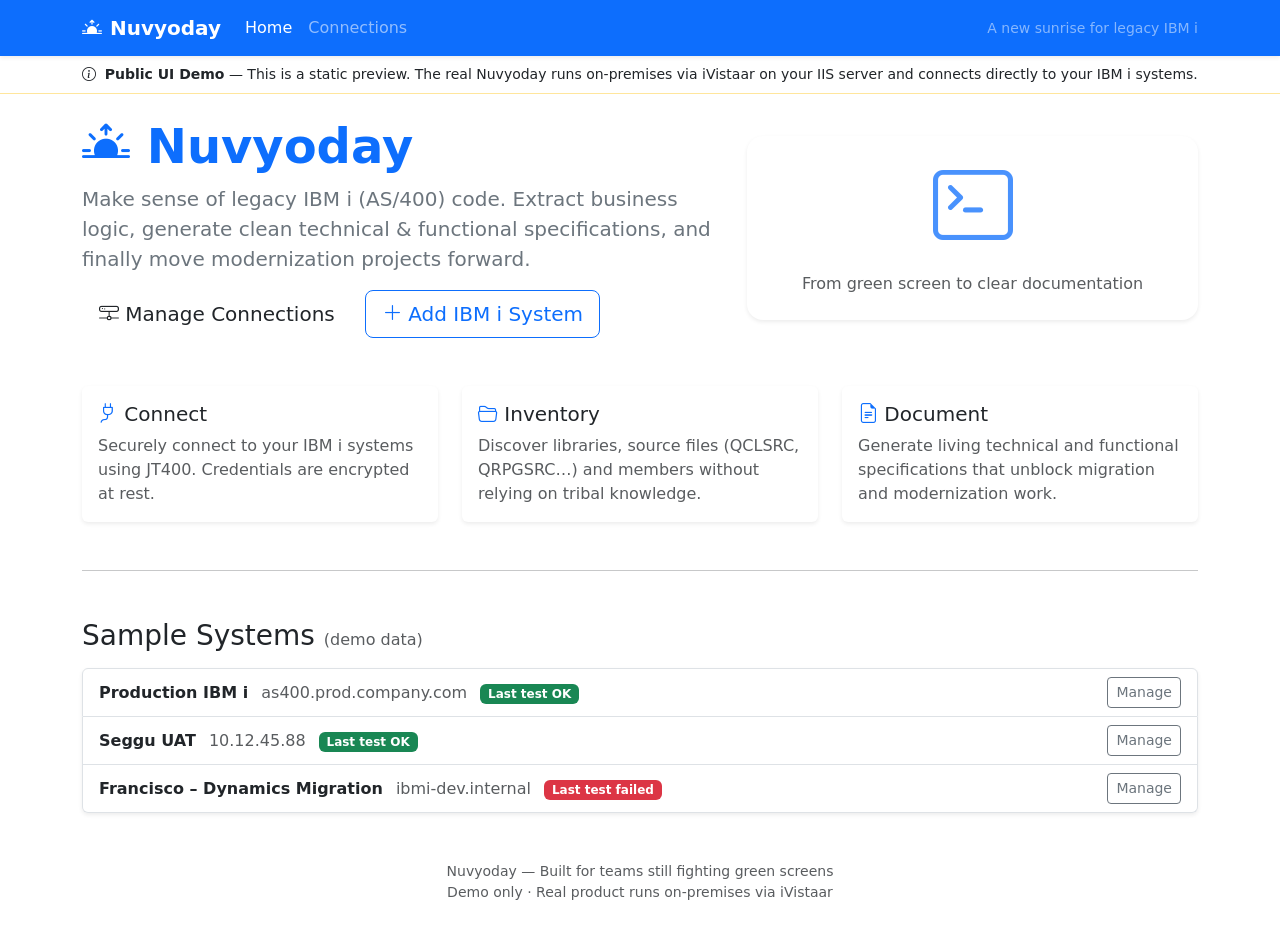
==== demo/index.html @ 5a004677 "Add static UI demo for Cloudflare Pages + clarify on-prem vs demo deployment model" ====
<!DOCTYPE html>
<html lang="en">
<head>
  <meta charset="UTF-8">
  <meta name="viewport" content="width=device-width, initial-scale=1.0">
  <title>Nuvyoday — A new sunrise for legacy IBM i</title>
  <link href="https://cdn.jsdelivr.net/npm/bootstrap@5.3.3/dist/css/bootstrap.min.css" rel="stylesheet">
  <link href="css/style.css" rel="stylesheet">
  <link rel="stylesheet" href="https://cdn.jsdelivr.net/npm/bootstrap-icons@1.11.3/font/bootstrap-icons.min.css">
</head>
<body>
  <nav class="navbar navbar-expand-lg navbar-dark bg-primary shadow-sm">
    <div class="container">
      <a class="navbar-brand fw-bold" href="index.html">
        <i class="bi bi-sunrise-fill me-2"></i>Nuvyoday
      </a>
      <button class="navbar-toggler" type="button" data-bs-toggle="collapse" data-bs-target="#nav">
        <span class="navbar-toggler-icon"></span>
      </button>
      <div class="collapse navbar-collapse" id="nav">
        <ul class="navbar-nav me-auto">
          <li class="nav-item">
            <a class="nav-link active" href="index.html">Home</a>
          </li>
          <li class="nav-item">
            <a class="nav-link" href="connections.html">Connections</a>
          </li>
        </ul>
        <span class="navbar-text text-white-50 small">
          A new sunrise for legacy IBM i
        </span>
      </div>
    </div>
  </nav>

  <!-- Demo banner -->
  <div class="bg-accent-soft border-bottom border-warning-subtle py-2">
    <div class="container text-center small">
      <i class="bi bi-info-circle me-1"></i>
      <strong>Public UI Demo</strong> — This is a static preview. The real Nuvyoday runs on-premises via iVistaar on your IIS server and connects directly to your IBM i systems.
    </div>
  </div>

  <main class="container my-4">
    <div class="row align-items-center mb-5">
      <div class="col-lg-7">
        <h1 class="display-5 fw-bold text-primary">
          <i class="bi bi-sunrise-fill"></i> Nuvyoday
        </h1>
        <p class="lead text-secondary">
          Make sense of legacy IBM i (AS/400) code. Extract business logic,
          generate clean technical &amp; functional specifications, and finally
          move modernization projects forward.
        </p>
        <a href="connections.html" class="btn btn-accent btn-lg me-2">
          <i class="bi bi-hdd-network"></i> Manage Connections
        </a>
        <a href="connection-form.html" class="btn btn-outline-primary btn-lg">
          <i class="bi bi-plus-lg"></i> Add IBM i System
        </a>
      </div>
      <div class="col-lg-5 text-center d-none d-lg-block">
        <div class="p-4 bg-white rounded-4 shadow-sm">
          <i class="bi bi-terminal display-1 text-primary opacity-75"></i>
          <p class="mt-3 text-muted mb-0">From green screen to clear documentation</p>
        </div>
      </div>
    </div>

    <div class="row g-4">
      <div class="col-md-4">
        <div class="card h-100 border-0 shadow-sm">
          <div class="card-body">
            <h5 class="card-title"><i class="bi bi-plug text-primary"></i> Connect</h5>
            <p class="card-text text-muted">
              Securely connect to your IBM i systems using JT400. Credentials are encrypted at rest.
            </p>
          </div>
        </div>
      </div>
      <div class="col-md-4">
        <div class="card h-100 border-0 shadow-sm">
          <div class="card-body">
            <h5 class="card-title"><i class="bi bi-folder2-open text-primary"></i> Inventory</h5>
            <p class="card-text text-muted">
              Discover libraries, source files (QCLSRC, QRPGSRC…) and members without relying on tribal knowledge.
            </p>
          </div>
        </div>
      </div>
      <div class="col-md-4">
        <div class="card h-100 border-0 shadow-sm">
          <div class="card-body">
            <h5 class="card-title"><i class="bi bi-file-earmark-text text-primary"></i> Document</h5>
            <p class="card-text text-muted">
              Generate living technical and functional specifications that unblock migration and modernization work.
            </p>
          </div>
        </div>
      </div>
    </div>

    <hr class="my-5">
    <h3 class="mb-3">Sample Systems <small class="text-muted fs-6">(demo data)</small></h3>
    <div class="list-group shadow-sm">
      <div class="list-group-item d-flex justify-content-between align-items-center">
        <div>
          <strong>Production IBM i</strong>
          <span class="text-muted ms-2">as400.prod.company.com</span>
          <span class="badge bg-success ms-2">Last test OK</span>
        </div>
        <a href="connections.html" class="btn btn-sm btn-outline-secondary">Manage</a>
      </div>
      <div class="list-group-item d-flex justify-content-between align-items-center">
        <div>
          <strong>Seggu UAT</strong>
          <span class="text-muted ms-2">10.12.45.88</span>
          <span class="badge bg-success ms-2">Last test OK</span>
        </div>
        <a href="connections.html" class="btn btn-sm btn-outline-secondary">Manage</a>
      </div>
      <div class="list-group-item d-flex justify-content-between align-items-center">
        <div>
          <strong>Francisco – Dynamics Migration</strong>
          <span class="text-muted ms-2">ibmi-dev.internal</span>
          <span class="badge bg-danger ms-2">Last test failed</span>
        </div>
        <a href="connections.html" class="btn btn-sm btn-outline-secondary">Manage</a>
      </div>
    </div>
  </main>

  <footer class="text-center text-muted py-4 small">
    Nuvyoday &mdash; Built for teams still fighting green screens<br>
    <span class="text-muted">Demo only · Real product runs on-premises via iVistaar</span>
  </footer>

  <script src="https://cdn.jsdelivr.net/npm/bootstrap@5.3.3/dist/js/bootstrap.bundle.min.js"></script>
</body>
</html>
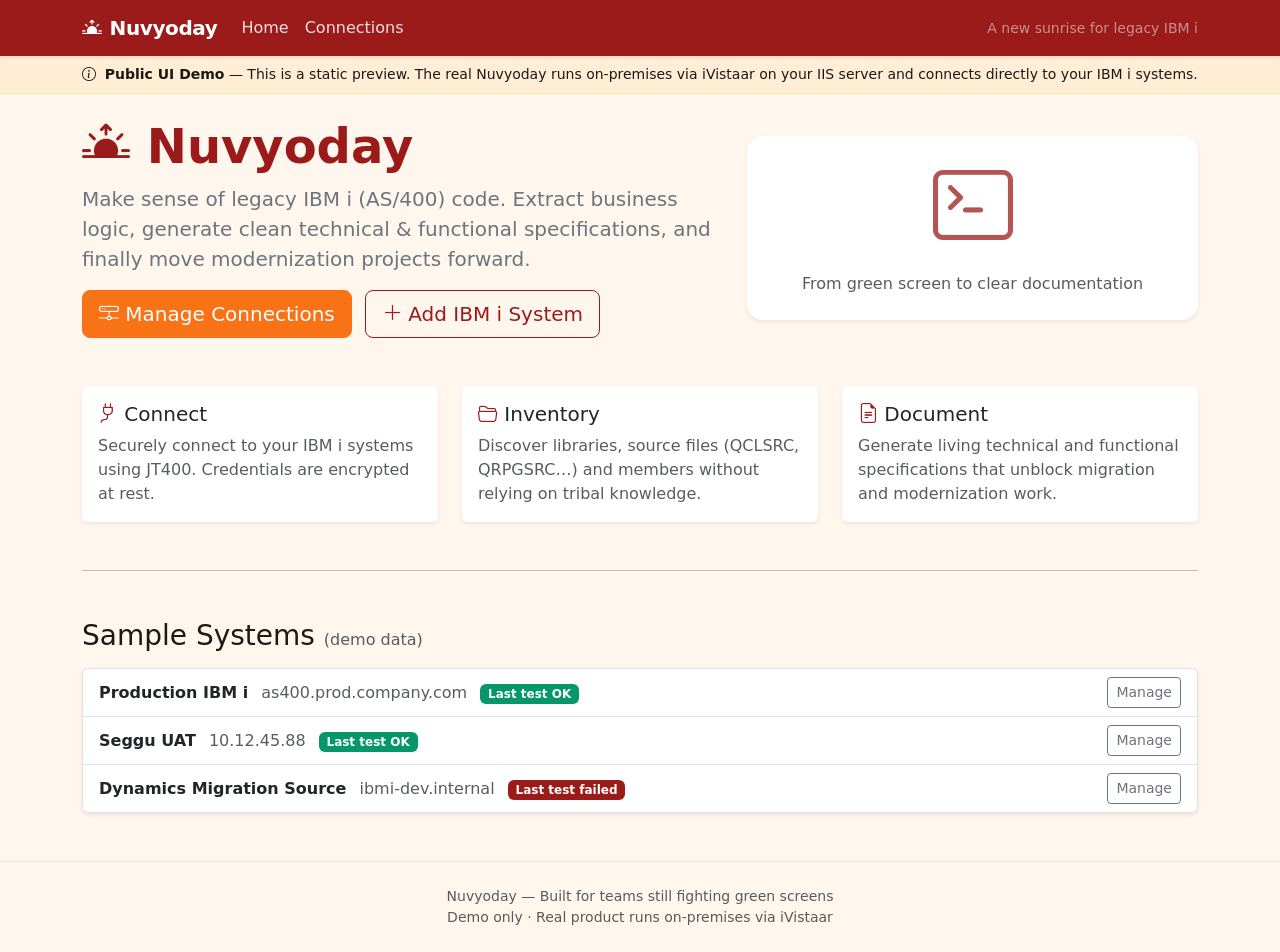
==== commit 56443f18: "Remove personal name from demo sample data" ====
--- a/demo/index.html
+++ b/demo/index.html
@@ -121,7 +121,7 @@
       </div>
       <div class="list-group-item d-flex justify-content-between align-items-center">
         <div>
-          <strong>Francisco – Dynamics Migration</strong>
+          <strong>Dynamics Migration Source</strong>
           <span class="text-muted ms-2">ibmi-dev.internal</span>
           <span class="badge bg-danger ms-2">Last test failed</span>
         </div>
--- a/demo/css/style.css
+++ b/demo/css/style.css
@@ -0,0 +1,144 @@
+/* =========================================================
+   Nuvyoday — color system matched to iVistaar.com
+   Deep burgundy/red + warm orange accents + soft cream bg
+   ========================================================= */
+
+:root {
+  /* Primary brand (deep red / burgundy – matches iVistaar logo & dark buttons) */
+  --nv-primary: #9B1B1B;
+  --nv-primary-dark: #7A1515;
+  --nv-primary-light: #B91C1C;
+
+  /* Accent / CTA (warm orange – matches “Download free demo”) */
+  --nv-accent: #F97316;
+  --nv-accent-hover: #EA580C;
+  --nv-accent-soft: #FFEDD5;
+
+  /* Neutrals */
+  --nv-bg: #FFF7ED;          /* soft warm cream */
+  --nv-bg-card: #FFFFFF;
+  --nv-text: #1C1917;
+  --nv-text-muted: #78716C;
+  --nv-border: #E7E5E4;
+
+  /* Bootstrap overrides */
+  --bs-primary: #9B1B1B;
+  --bs-primary-rgb: 155, 27, 27;
+  --bs-link-color: #9B1B1B;
+  --bs-link-hover-color: #7A1515;
+}
+
+/* Body */
+body {
+  font-family: system-ui, -apple-system, "Segoe UI", Roboto, "Helvetica Neue", Arial, sans-serif;
+  background-color: var(--nv-bg) !important;
+  color: var(--nv-text);
+}
+
+/* Navbar – deep red like iVistaar Download button */
+.navbar.bg-primary,
+.navbar-dark.bg-primary {
+  background-color: var(--nv-primary) !important;
+  background-image: none !important;
+}
+
+.navbar-brand {
+  letter-spacing: -0.02em;
+  color: #fff !important;
+}
+
+.navbar-dark .navbar-nav .nav-link {
+  color: rgba(255, 255, 255, 0.85);
+}
+.navbar-dark .navbar-nav .nav-link:hover {
+  color: #fff;
+}
+
+/* Primary buttons → deep red */
+.btn-primary {
+  --bs-btn-bg: var(--nv-primary);
+  --bs-btn-border-color: var(--nv-primary);
+  --bs-btn-hover-bg: var(--nv-primary-dark);
+  --bs-btn-hover-border-color: var(--nv-primary-dark);
+  --bs-btn-active-bg: var(--nv-primary-dark);
+  --bs-btn-active-border-color: var(--nv-primary-dark);
+  --bs-btn-disabled-bg: var(--nv-primary);
+  --bs-btn-disabled-border-color: var(--nv-primary);
+}
+
+/* Outline primary */
+.btn-outline-primary {
+  --bs-btn-color: var(--nv-primary);
+  --bs-btn-border-color: var(--nv-primary);
+  --bs-btn-hover-bg: var(--nv-primary);
+  --bs-btn-hover-border-color: var(--nv-primary);
+  --bs-btn-hover-color: #fff;
+  --bs-btn-active-bg: var(--nv-primary-dark);
+  --bs-btn-active-border-color: var(--nv-primary-dark);
+}
+
+/* Accent orange button (for strong CTAs if needed) */
+.btn-accent,
+.btn-warning {
+  --bs-btn-bg: var(--nv-accent);
+  --bs-btn-border-color: var(--nv-accent);
+  --bs-btn-hover-bg: var(--nv-accent-hover);
+  --bs-btn-hover-border-color: var(--nv-accent-hover);
+  --bs-btn-color: #fff;
+  --bs-btn-hover-color: #fff;
+  color: #fff;
+}
+
+/* Text primary */
+.text-primary {
+  color: var(--nv-primary) !important;
+}
+
+/* Cards */
+.card {
+  background-color: var(--nv-bg-card);
+  border: 1px solid var(--nv-border);
+  transition: transform 0.15s ease, box-shadow 0.15s ease;
+}
+.card:hover {
+  transform: translateY(-2px);
+  box-shadow: 0 0.5rem 1.25rem rgba(155, 27, 27, 0.08) !important;
+}
+
+/* Table polish */
+.table > :not(caption) > * > * {
+  padding: 0.85rem 1rem;
+}
+.table-light {
+  --bs-table-bg: #FEF2F2; /* very soft red tint */
+}
+
+/* Alerts that use primary feel */
+.alert-success {
+  --bs-alert-bg: #ECFDF5;
+  --bs-alert-border-color: #A7F3D0;
+  --bs-alert-color: #065F46;
+}
+
+/* Footer */
+footer {
+  border-top: 1px solid var(--nv-border);
+  margin-top: 3rem;
+  color: var(--nv-text-muted);
+}
+
+/* Soft accent background utility (optional) */
+.bg-accent-soft {
+  background-color: var(--nv-accent-soft) !important;
+}
+
+/* Badge adjustments so they sit nicely with the new palette */
+.badge.bg-success {
+  background-color: #059669 !important;
+}
+.badge.bg-danger {
+  background-color: var(--nv-primary) !important;
+}
+.badge.bg-info {
+  background-color: #0EA5E9 !important;
+}
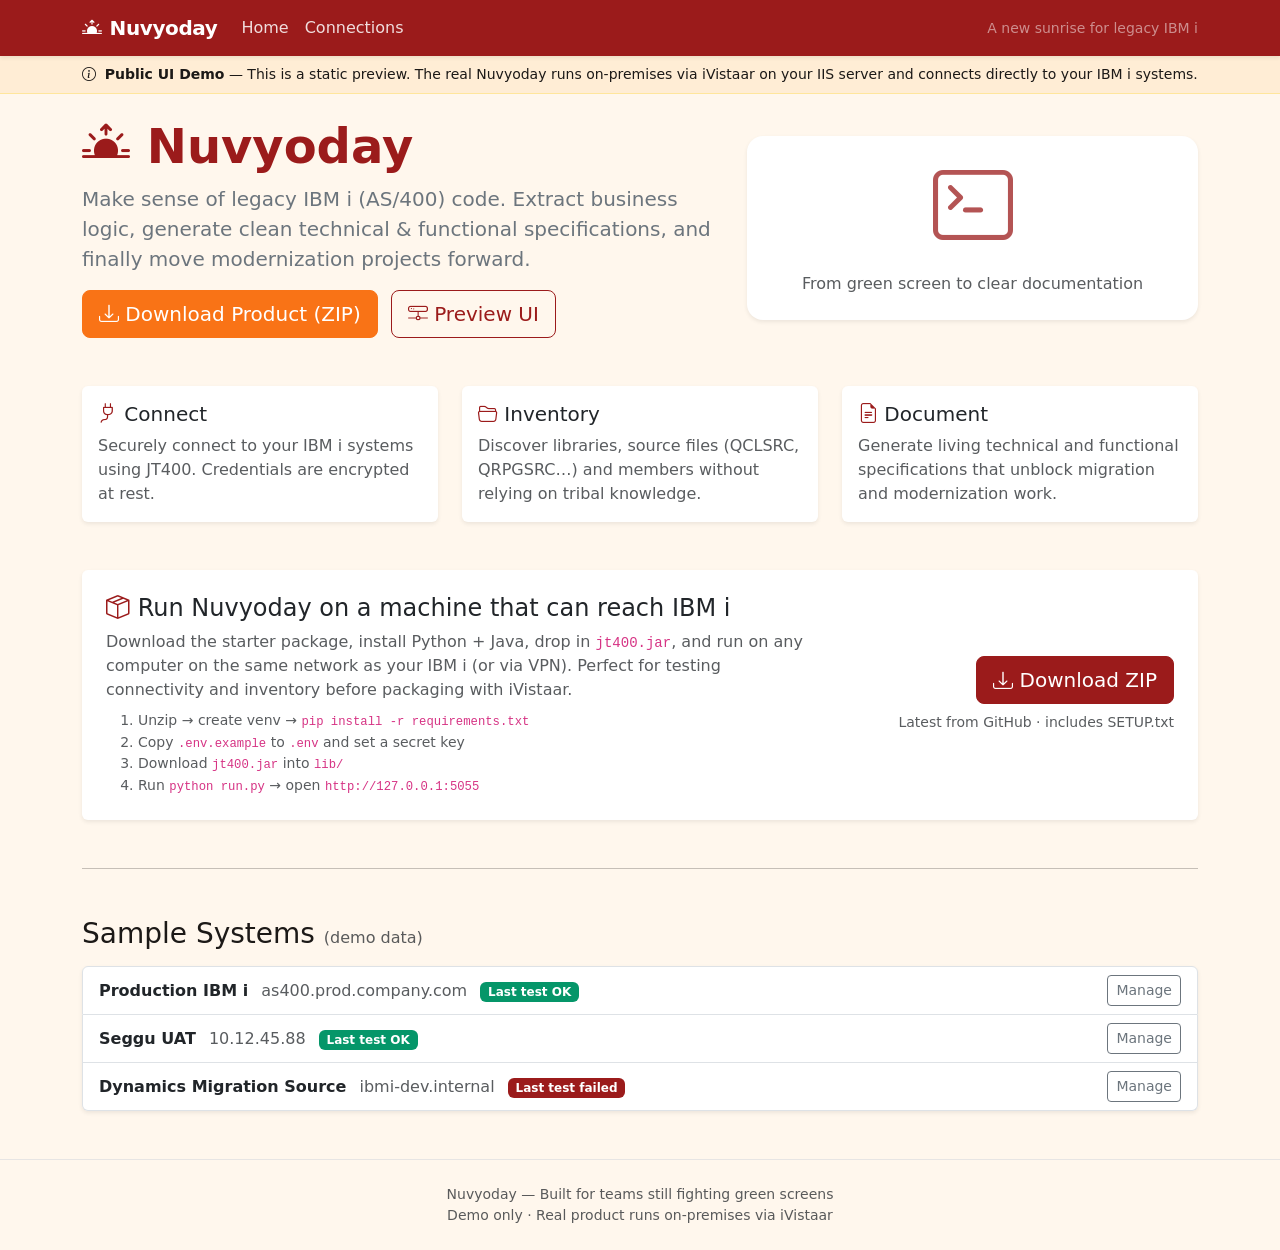
==== commit 24792178: "Wire view-source route, members View button, and demo download CTA" ====
--- a/demo/index.html
+++ b/demo/index.html
@@ -33,7 +33,6 @@
     </div>
   </nav>
 
-  <!-- Demo banner -->
   <div class="bg-accent-soft border-bottom border-warning-subtle py-2">
     <div class="container text-center small">
       <i class="bi bi-info-circle me-1"></i>
@@ -52,11 +51,11 @@
           generate clean technical &amp; functional specifications, and finally
           move modernization projects forward.
         </p>
-        <a href="connections.html" class="btn btn-accent btn-lg me-2">
-          <i class="bi bi-hdd-network"></i> Manage Connections
+        <a href="https://github.com/vikkp/nuvyoday/archive/refs/heads/main.zip" class="btn btn-accent btn-lg me-2" download="nuvyoday-starter.zip">
+          <i class="bi bi-download"></i> Download Product (ZIP)
         </a>
-        <a href="connection-form.html" class="btn btn-outline-primary btn-lg">
-          <i class="bi bi-plus-lg"></i> Add IBM i System
+        <a href="connections.html" class="btn btn-outline-primary btn-lg me-2">
+          <i class="bi bi-hdd-network"></i> Preview UI
         </a>
       </div>
       <div class="col-lg-5 text-center d-none d-lg-block">
@@ -100,6 +99,33 @@
       </div>
     </div>
 
+    <div class="card border-0 shadow-sm mb-5 mt-5">
+      <div class="card-body p-4">
+        <div class="row align-items-center">
+          <div class="col-md-8">
+            <h3 class="h4 mb-2"><i class="bi bi-box-seam text-primary"></i> Run Nuvyoday on a machine that can reach IBM i</h3>
+            <p class="text-muted mb-2">
+              Download the starter package, install Python + Java, drop in <code>jt400.jar</code>,
+              and run on any computer on the same network as your IBM i (or via VPN).
+              Perfect for testing connectivity and inventory before packaging with iVistaar.
+            </p>
+            <ol class="small text-muted mb-0">
+              <li>Unzip → create venv → <code>pip install -r requirements.txt</code></li>
+              <li>Copy <code>.env.example</code> to <code>.env</code> and set a secret key</li>
+              <li>Download <code>jt400.jar</code> into <code>lib/</code></li>
+              <li>Run <code>python run.py</code> → open <code>http://127.0.0.1:5055</code></li>
+            </ol>
+          </div>
+          <div class="col-md-4 text-md-end mt-3 mt-md-0">
+            <a href="https://github.com/vikkp/nuvyoday/archive/refs/heads/main.zip" class="btn btn-primary btn-lg" download="nuvyoday-starter.zip">
+              <i class="bi bi-download"></i> Download ZIP
+            </a>
+            <div class="small text-muted mt-2">Latest from GitHub · includes SETUP.txt</div>
+          </div>
+        </div>
+      </div>
+    </div>
+
     <hr class="my-5">
     <h3 class="mb-3">Sample Systems <small class="text-muted fs-6">(demo data)</small></h3>
     <div class="list-group shadow-sm">
